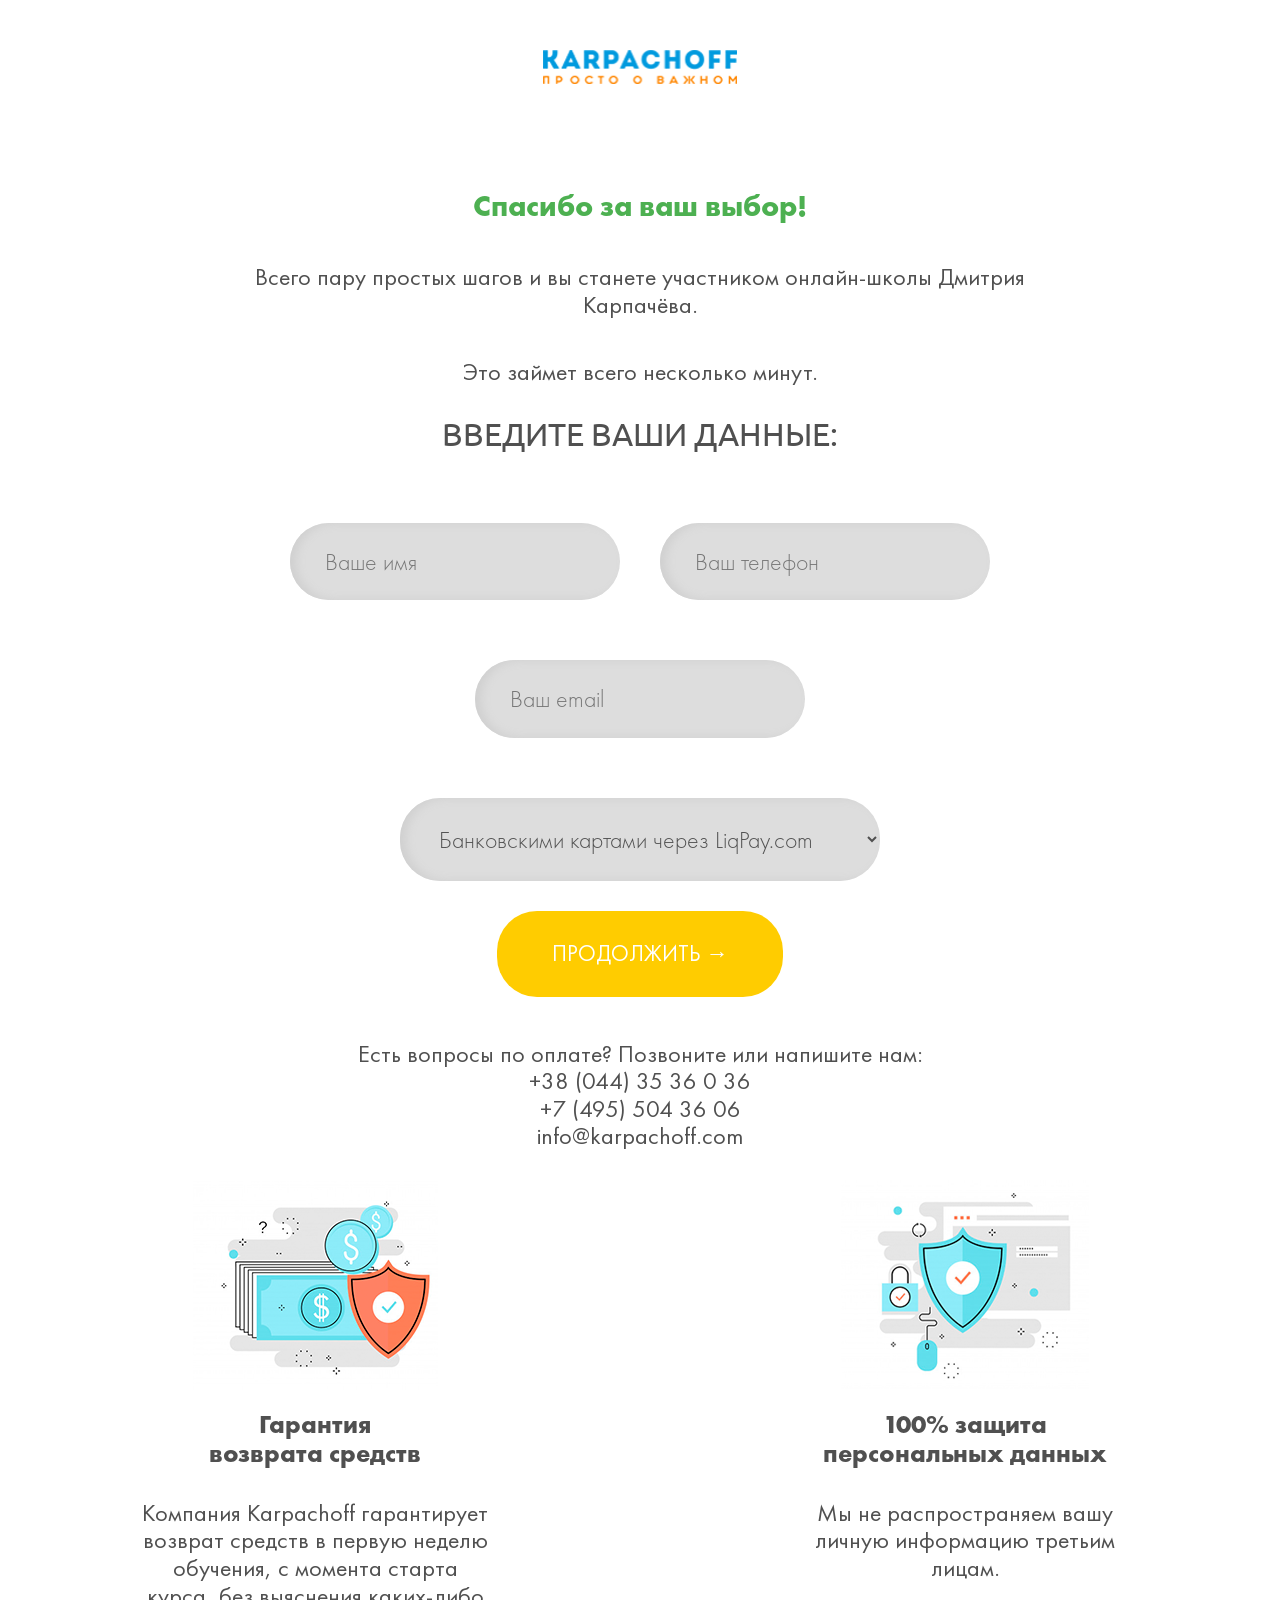
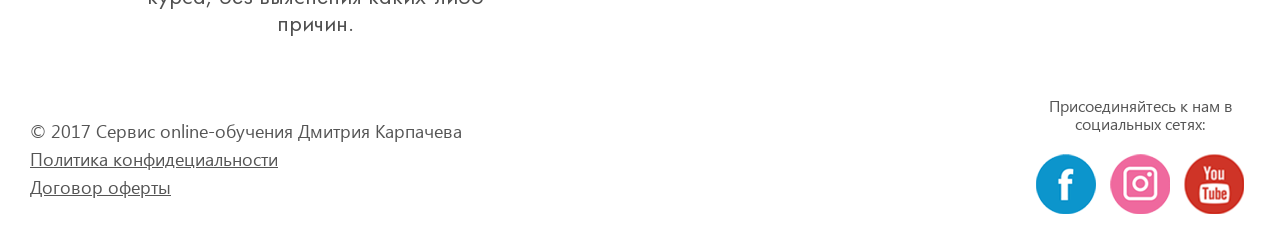
==== pay/index.html @ 35d90c88 "1" ====
<!DOCTYPE html>
<html lang="ru">
<head>

<!-- Google Tag Manager -->
<script>(function(w,d,s,l,i){w[l]=w[l]||[];w[l].push({'gtm.start':
new Date().getTime(),event:'gtm.js'});var f=d.getElementsByTagName(s)[0],
j=d.createElement(s),dl=l!='dataLayer'?'&l='+l:'';j.async=true;j.src=
'https://www.googletagmanager.com/gtm.js?id='+i+dl;f.parentNode.insertBefore(j,f);
})(window,document,'script','dataLayer','GTM-W56655B');</script>
<!-- End Google Tag Manager -->
  <meta charset="utf-8">
  <meta http-equiv="X-UA-Compatible" content="IE=edge">
  <meta name="viewport" content="width=device-width, initial-scale=1">
  
  <title>Next level</title>
  <link rel="icon" type="image/png" href="http://karpachoff.com/wp-content/themes/karpachoff_unify/images/favicon16.png">
  <link href="css/normalize.css" rel="stylesheet">
  <link rel="stylesheet" href="fonts/font.css">
  <link href="css/main.css" rel="stylesheet">
</head>
<body>

<!-- Google Tag Manager (noscript) -->
<noscript><iframe src="https://www.googletagmanager.com/ns.html?id=GTM-W56655B"
height="0" width="0" style="display:none;visibility:hidden"></iframe></noscript>
<!-- End Google Tag Manager (noscript) -->

<main class="main">
  <div class="main__logo">
    <img src="./img/logo.png" alt="">
  </div>
  
  <div class="main__text">
    <span>
      Спасибо за ваш выбор!
    </span>
    <span>
      Всего пару простых шагов и вы станете участником онлайн-школы Дмитрия Карпачёва.
    </span>
    <span>
      Это займет всего несколько минут.
    </span>
  </div>
  <div class="form__text">
      ВВЕДИТЕ ВАШИ ДАННЫЕ:
  </div>

  <form id="form" name="order_form_345166" action="http://karpachoff.e-autopay.com/checkout/save_order_data.php" target="_parent" class="form" method="post">
        <div class="form__wrap">
          <input name="name" type="text" class="input" placeholder="Ваше имя" required>
          <input name="phone" type="tel" class="input" placeholder="Ваш телефон" required>
          <input  name="email"  type="email" class="input" placeholder="Ваш email" required>
        </div>
        <input type="hidden" name="order_page_referer" id="order_page_referer" value="">
          <input type="hidden" name="form_charset" id="form_charset" value="">
        <input type="hidden" name="tovar_id" value="345166">
        <div class="select__wrap">
          <select name="pay_mode" class="form-control">
              <option value="14">Банковскими картами через LiqPay.com</option>
              <option value="24">Oplata.com</option>
              <option value="13">INTERKASSA</option>
              
          </select>
        </div>
       <button class="button" type="submit" >
         ПРОДОЛЖИТЬ →
       </button>
 </form>
      <div class="main__contacts">
        <span>
          Есть вопросы по оплате? Позвоните или напишите нам: 
        </span>
        <a href="tel:+38 (044) 35 36 0 36" class="header__email">+38 (044) 35 36 0 36</a>
        <a href="tel:+7 (495) 504 36 06" class="header__email">+7 (495) 504 36 06</a>
        <a href="mailto:info@karpachoff.com" class="header__email">info@karpachoff.com</a>
      </div>
      <ul class="main__list">
        <li class="main__item">
          <div class="main__item__title">
            Гарантия <br>
            возврата средств
          </div>
          <div class="main__item__text">
            Компания Karpachoff гарантирует 
            возврат средств в первую неделю 
            обучения, с момента старта курса, 
            без выяснения  каких-либо причин.
          </div>
        </li>
        <li class="main__item">
          <div class="main__item__title">
            100% защита <br>
            персональных данных
          </div>
          <div class="main__item__text">
            Мы не распространяем вашу 
            личную информацию третьим лицам.
          </div>
        </li>
      </ul>
</main> 

<footer class="footer">
  <div class="footer__wrapper">
    <div class="footer__logo__wrap">
      © 2017 Сервис online-обучения Дмитрия Карпачева
      <a href="http://karpachoff.com/privacy-policy/" class="footer__privacy" target="_blank">
        Политика конфидециальности
      </a>
      <a href="http://karpachoff.com/oferta" class="footer__privacy" target="_blank">Договор оферты</a>
    </div>
    <div class="footer__contacts">
      Присоединяйтесь к нам 
      в социальных сетях:
      <div class="footer__socials">
        <a href="https://www.facebook.com/d.karpachoff/?fref=ts" class="facebook" target="_blank"></a>
        <a href="http://instagram.com/karpachoff" class="instagram" target="_blank"></a>
        <a href="https://www.youtube.com/channel/UCl31ksF_2WsQF2DWTjqbOrA" class="youtube" target="_blank"></a>
      </div>
    </div>
  </div>
</footer>
<div id="oferta-modal" class="modal fade">
            <div class="modal-dialog modal-lg">
                <div class="modal-content">
                    <div class="modal-header">
                        <button type="button" class="close" data-dismiss="modal">×</button>
                        <h4 class="modal-title text-center text-uppercase">
                            Публичный договор (оферта) на оказание информационных услуг
                        </h4>
                    </div>
                    <div class="modal-body">
                        <h4>1. ОБЩИЕ ПОЛОЖЕНИЯ</h4>
                        <p>
                            1.1. Настоящий Публичный договор (далее – Оферта, договор) представляет собой официальное
                            предложение «Исполнителя» на сайте https://karpachoff.com, по оказанию Информационных услуг
                            с помощью программного обеспечения сайта: https://karpachoff.com / (далее — Сайт)
                            юридическим и/или дееспособным физическим лицам (далее – Заказчик) на перечисленных ниже
                            условиях путем предоставления информации через онлайн вебинар – специальной формы передачи
                            информации, направленной на приобретение Заказчиком дополнительных знаний, умений и навыков
                            в определенной сфере деятельности в результате использования Заказчиком особых мероприятий,
                            определяемых им по своему усмотрению, либо отчуждение в пользу Заказчика тренинга в записи –
                            за установленную плату.
                        </p>
                        <p>
                            1.2. Принятие (акцепт) данной Оферты означает полное и безоговорочное принятие Заказчиком
                            всех условий без каких-либо исключений и/или ограничений и приравнивается в соответствии с
                            ч. 2 ст. 642 Гражданского кодекса Украины (далее ГК Украины) к заключению сторонами
                            двухстороннего письменного договора на условиях, которые изложены ниже в этой Оферте.
                        </p>
                        <p>
                            1.3. Данный Публичный договор на оказание Информационных услуг (Оферта) считается
                            заключенным (акцептированным) с момента заполнения Заказчиком учетной записи на Сайте
                            Исполнителя и поступления денежных средств Заказчика на расчетный счет Исполнителя.
                        </p>
                        <p>
                            1.4. Исполнитель и Заказчик предоставляют взаимные гарантии своей право- и дееспособности
                            необходимые для заключения и исполнения настоящего Договора на оказание Информационных услуг.
                        </p>
                        <h4>2. ОПРЕДЕЛЕНИЯ И ТЕРМИНЫ</h4>
                        <p>
                            2.1 В целях настоящей Оферты нижеприведенные термины используются в следующем значении:
                            Оферта – настоящий публичный договор на оказание информационных услуг. Сайт – интернет-сайт:
                            https://karpachoff.com / используемый Исполнителем на правах собственности. Информационные
                            услуги – любые услуги Исполнителя, виды и стоимость которых определена на Сайте, по
                            предоставлению ограниченного доступа Заказчика к Сайту в соответствии с условиями Оферты
                            для участия в тематических тренингах в формате вебинаров, сопутствующих им семинарах в
                            формате вебинаров, а также информационных услуг Исполнителя по предоставлению за плату
                            мультимедийных курсов-тренингов (тренинги в записи), и сопутствующих информационных услуг
                            Исполнителя в форме консультаций, посредством использования бесплатного программного
                            обеспечения с закрытым кодом, обеспечивающим шифрованную голосовую связь и видеосвязь через
                            Интернет между компьютерами (VoIP), используя технологии пиринговых сетей (SKYPE-консультации),
                            либо консультационных услуг в иной форме. Форма и необходимость предоставления сопутствующих
                            информационных услуг определяются Исполнителем самостоятельно.
                            Акцепт Оферты — полное и безоговорочное принятие Оферты путем осуществления действий по 100%
                            предварительной оплате Информационной услуги.
                            Исполнитель – сайт https://karpachoff.com / в лице СПД Карпачев Дмитрий или другого субъекта
                            хозяйствования, имеющего право предоставить Информационные услуги Заказчику на условиях
                            настоящей Оферты. Заказчик — лицо, осуществившее Акцепт Оферты на изложенных в ней условиях.
                            Договор на оказание информационных услуг (далее – Договор) – договор между Заказчиком и
                            Исполнителем на предоставление Информационных услуг, который заключается посредством Акцепта
                            настоящей Оферты.
                        </p>
                        <h4>3. ПРЕДМЕТ ОФЕРТЫ</h4>
                        <p>
                            3.1. Предметом настоящей Оферты является возмездное оказание Заказчику Информационных услуг
                            силами Исполнителя в соответствии с условиями настоящей Оферты путем предоставления
                            Информационных услуг в интерактивном (онлайн) формате за вознаграждение, выплачиваемое
                            Заказчиком Исполнителю, либо предоставление Заказчику видеозаписи вебинара за плату.
                        </p>
                        <p>
                            3.2. Стоимость каждого вида Информационной услуги устанавливается на Сайте Исполнителя.
                            Данный договор на оказание Информационных услуг считается заключенным с момента поступления
                            денежных средств на расчетный счет Исполнителя.
                        </p>
                        <p>
                            3.3. Платежи по настоящему договору осуществляется одним из способов предлагаемых Заказчику,
                            в том числе при нажатии кнопки «Оплатить», которые включают в себя:
                        </p>
                        <ul>
                            <li>оплата электронными денежными средствами;</li>
                            <li>оплата через платежные терминалы либо интернет-банкинг;</li>
                            <li>оплата на расчетный счет Исполнителя через банк или банк-эквайр;</li>
                            <li>оплата через специально уполномоченных агентов (физических или юридических лиц)</li>
                            <li>иными способами по предварительному согласованию с Исполнителем.</li>
                        </ul>
                        <h4>4. УСЛОВИЯ ОКАЗАНИЯ ИНФОРМАЦИОННОЙ УСЛУГИ</h4>
                        <p>
                            4.1. Исполнитель предоставляет ограниченный доступ Заказчику к Информационной услуге,
                            размещенной на Сайте, передает запись вебинара.
                            или предоставляет доступ в закрытую зону сайта, путем передачи паролей доступа), при условии
                            100 % предоплаты этой услуги.
                        </p>
                        <p>
                            4.2. Виды и способы оплаты каждого вида Информационной услуги указываются на Сайте.
                        </p>
                        <p>
                            4.3. При желании, Заказчик может воспользоваться услугой Рассрочка оплаты Информационных
                            услуг. Дополнительная информация о данной услуге указана на страницах Сайта. В таком случае
                            принятие Оферты Заказчиком происходит с момента оплаты им первого платежа.
                        </p>
                        <p>
                            4.4. Участие в вебинаре подтверждается заполнением Заказчиком соответствующей заявки на
                            участие и внесением оплаты одним из способов, указанных на Сайте. Ссылки на участие в
                            вебинаре предоставляются Заказчику путем их направления на адрес электронной почты Заказчика,
                            указанной им при заполнении заявки на получение Информационных услуг путем участия в онлайн
                            вебинаре.
                        </p>
                        <p>
                            4.5. В случае, если в течение 2 рабочих дней Заказчик по той или иной причине не получил
                            доступа к Информационной услуге, ему необходимо обратиться в службу поддержки Исполнителя
                            по адресу: https://karpachoff.com
                        </p>
                        <p>
                            4.6. Исполнитель обязуется предоставить Заказчику Информационную услугу путем организации и
                            проведения вебинара в срок, указанный на Сайте, или путем предоставления Заказчику доступа
                            к закрытой зоне Сайта в течение 2 рабочих дней с момента поступления денежных средств на
                            счет Исполнителя.
                        </p>
                        <p>
                            4.7. Настоящая Оферта имеет силу акта об оказании услуг. Принятие услуги производится без
                            подписания соответствующего акта.
                        </p>
                        <p>
                            4.8. Исполнитель оставляет за собой право аннулировать участие Заказчика в вебинаре без
                            возвращения внесенной платы, в случае нарушения им правил поведения во время вебинара.
                            Указанными нарушениями являются: разжигание межнациональных конфликтов, оскорбление
                            участников тренинга, ведущего, отклонение от темы тренинга, реклама, нецензурные
                            высказывания и т.п.
                        </p>
                        <p>
                            4.9. Исполнитель оставляет за собой право аннулировать участие Заказчика в вебинаре в случае
                            установления факта передачи им реквизитов для участия в вебинаре третьим лицам,
                            распространения Заказчиком информации и материалов, полученных им в связи с участием в
                            вебинаре, третьим лицам за плату или безоплатно. Использование Заказчиком информации и
                            материалов, полученных в результате получения Информационных услуг, допускается только в
                            личных целях и для личного использования Заказчика.
                        </p>
                        <p>
                            4.10. После окончания обучения повторно ссылки доступа к урокам не предоставляются.
                        </p>
                        <h4>5. РЕГИСТРАЦИЯ ЗАКАЗЧИКА НА САЙТЕ</h4>
                        <p>
                            5.1. Предоставление Заказчику Информационной услуги возможно при условии создания им на
                            Сайте соответствующей учетной записи.
                        </p>
                        <p>
                            5.2. Заказчик несет ответственность за конфиденциальность пароля. При установлении
                            Заказчиком фактов несанкционированного доступа к своей учетной записи, он обязуется в
                            кратчайшие сроки уведомить об этом обстоятельстве службу поддержки Исполнителя по адресу:
                            info@karpachoff.com
                        </p>
                        <h4>6. ПРАВА И ОБЯЗАННОСТИ ИСПОЛНИТЕЛЯ</h4>
                        <p>
                            6.1. Исполнитель обязуется предоставлять Заказчику круглосуточный доступ к Сайту с
                            использованием учетной записи Заказчика.
                        </p>
                        <p>
                            6.2. Исполнитель в процессе оказания Информационной услуги в виде онлайн вебинара берет на
                            себя обязанности по техническому сопровождению трансляции онлайн-вебинара.
                        </p>
                        <p>
                            6.3. Исполнитель несет ответственность за хранение и обработку персональных данных Заказчика,
                            обеспечивает конфиденциальность этих данных в процессе их обработки и использует их
                            исключительно для качественного оказания Информационной услуги Заказчику.
                        </p>
                        <p>
                            6.4. Исполнитель гарантирует предоставление Заказчику полной и достоверной информации об
                            оказываемой услуге по его требованию.
                        </p>
                        <p>
                            6.5. Исполнитель оставляет за собой право в любой момент изменять дату проведения вебинара.
                            оставляет за собой право в любой момент изменять  количество информации (занятий) в курсе
                            вебинара, предварительно уведомив Заказчика не позднее трех календарных дней с момента
                            принятия такого решения, путем направления сообщения на электронную почту Заказчика.
                        </p>
                        <p>
                            6.6. Исполнитель вправе изменять длительность вебинара и/или условия настоящей Оферты в
                            одностороннем порядке без предварительного уведомления Заказчика, публикуя указанные
                            изменения на Сайте, не позднее 5 календарных дней со дня их внесения (принятия).
                        </p>
                        <p>
                            6.7. Исполнитель вправе продлить сроки проведения вебинара.
                        </p>
                        <p>
                            6.8. Исполнитель вправе заблокировать учетную запись Заказчика в случае нарушения им правил
                            вебинара, указанных в п. 4.8. данной Оферты без возвращения внесенной платы.
                        </p>
                        <h4>7. ПРАВА И ОБЯЗАННОСТИ ЗАКАЗЧИКА</h4>
                        <p>
                            7.1. Заказчик обязан предоставлять достоверную информацию о себе в процессе создания учетной
                            записи (регистрации) на Сайте. Заказчик несет ответственность за достоверность такой
                            информации.
                        </p>
                        <p>
                            7.2. Заказчик обязуется не воспроизводить, не повторять, не копировать, не продавать, а
                            также не использовать в каких бы то ни было целях информацию и материалы, ставшие ему
                            доступными в связи с оказанием Информационной услуги, за исключением их личного использования.
                        </p>
                        <p>
                            7.3. Заказчик обязан поддерживать в исправном техническом состоянии оборудование и каналы
                            связи, обеспечивающие ему доступ к Сайту, входить на Сайт под своим аккаунтом одновременно
                            только с одного персонального компьютера. Исполнитель не несет ответственности за
                            непредоставление (некачественное предоставление) Информационной услуги по причинам, не
                            зависящим от Исполнителя (в т.ч. по причине неисполнения п. 7.1 данной Оферты).
                        </p>
                        <p>
                            7.4. Заказчик пользуется всеми правами потребителя в соответствии с действующим
                            законодательством Украины, регулирующим отношения по возмездному оказанию услуг.
                        </p>
                        <p>
                            7.5. Заказчик в случае оказания ему услуги ненадлежащего качества вправе воспользоваться
                            правами, предусмотренными ст. 8 Закона Украины «О защите прав потребителей», исключительно
                            в случаях, когда нарушение его прав произошло по вине Исполнителя и при доказанности
                            указанного обстоятельства.
                        </p>
                        <p>
                            7.6. Все претензии по качеству оказываемой Информационной услуги должны направляться
                            Заказчиком в адрес Исполнителя посредством подачи заявки на сайте https://karpachoff.com/
                            Срок рассмотрения претензии(ий) Заказчика Исполнителем составляет 30 (тридцать) дней (в том
                            числе претензий, содержащих требование о возврате денежных средств) с момента поступления
                            претензии в адрес Исполнителя, по истечении которого Исполнителем принимается одно из
                            следующих решений: 1) о несогласии с претензией и об отказе в возврате денежных средств,
                            либо 2) о согласии с претензией и об удовлетворении требования о возврате денежных средств.
                        </p>
                        <p>
                            7.7. В случае принятия решения Исполнителем о возврате денежных средств, Денежные средства
                            возвращаются Заказчику путем их: зачисления на счет Заказчика, кредитную карту, личный счет,
                            или другие реквизиты согласованные сторонами. Все возвраты денежных средств осуществляются
                            при условии направления Заказчиком в адрес Исполнителя заявления по форме, которое будет
                            выслано Заказчику письмом по электронной почте. Сторонами безоговорочно принимается, что
                            окончательное решение о способе возврата денежных средств остается в каждом конкретном
                            случае на усмотрение Исполнителя. В случае возврата денежных средств на счет Заказчика в
                            банке или на счет Заказчика в платежной системе, заполненное заявление на возврат денежных
                            средств с подписью Заказчика по форме в сканированном электронном виде высылается по
                            электронной почте Исполнителю (допускаются следующие форматы файла: gif, jpeg, pdf).
                            Заявление на возврат Денежных средств должно содержать в обязательном порядке сведения о
                            счете Заказчика, коммерческой организации (банке), где хранится счет, ее адресе. В случае
                            отсутствия в заявлении необходимых сведений, требуемых для осуществления возврата денежных
                            средств Исполнитель не гарантирует сроков, указанных в п. 7.8.
                        </p>
                        <p>
                            7.8. Денежные средства зачисляются на счет в банке, указанный Заказчиком, на протяжении 30-ти
                            календарных дней с момента, когда Исполнитель получил подписанное и сканированное заявления
                            Заказчика по форме. Финансовый документ, подтверждающий внесение денежных средств Исполнителем
                            на счет Заказчика, является доказательством исполнения Исполнителем обязанности по возврату
                            денежных средств Заказчику, что безоговорочно принимается сторонами.
                        </p>
                        <h4>8. ОТВЕТСТВЕННОСТЬ СТОРОН</h4>
                        <p>
                            8.1 Исполнитель и Заказчик, принимая во внимания характер оказываемой услуги, обязуются в
                            случае возникновения споров и разногласий, связанных с оказанием Информационной услуги,
                            применять досудебный порядок урегулирования спора. В случае невозможности урегулирования
                            спора в досудебном порядке, стороны вправе обратиться в Украинский суд.
                        </p>
                        <p>
                            8.2 За неисполнение либо ненадлежащее исполнение обязательств по настоящей Оферте, стороны
                            несут ответственность в соответствии с законодательством Украины.
                        </p>
                        <h4>9. ГАРАНТИИ КАЧЕСТВА ИНФОРМАЦИОННОЙ УСЛУГИ</h4>
                        <p>
                            9.1. Заказчик, принимая условия настоящей Оферты, принимает на себя также риск неполучения
                            прибыли и риск возможных убытков, связанных с использованием знаний, умений и навыков,
                            полученных Заказчиком в ходе оказания Информационной услуги.
                        </p>
                        <p>
                            9.2. Гарантируя успешность применения полученных знаний, умений и навыков, а также получение
                            Заказчиком Информационной услуги, Исполнитель не несет ответственности за получения
                            результата ниже ожиданий Заказчика, а также за прямые и косвенные убытки,ущербы Заказчика,
                            поскольку успешность использования Заказчиком полученных знаний, умений и навыков зависит
                            от многих известных и неизвестных Исполнителю факторов: целеустремленности, трудолюбия,
                            упорства, уровня интеллектуального развития, творческих способностей Заказчика, других его
                            индивидуальных качеств и персональных характеристик, что принимается обеими сторонами.
                        </p>
                        <p>
                            9.3. Исполнитель в ходе оказания Информационной услуги вправе требовать у Заказчика
                            выполнения «домашних заданий» — определенных действий Заказчика, планируемых и поручаемых
                            Исполнителем, позволяющих Исполнителю проверять и убеждаться в усвоении Заказчиком
                            информации, полученной в ходе проведения онлайн-вебинара, приобретении им опыта решения
                            конкретных задач в рамках темы вебинара, оценки уровня способностей Заказчика, а также для
                            иных целей Исполнителя. «Домашние задания» направляются Заказчику посредством электронной
                            связи: на электронную почту либо иным способом, оговариваемым отдельно в каждом случае.
                        </p>
                        <p>
                            9.4. Неисполнение либо ненадлежащее исполнение Заказчиком «домашних заданий» является для
                            Исполнителя основанием для отказа в возврате денежных средств, оплаченных Заказчиком
                            Исполнителю, чем бы ни обосновывалось требование Заказчика, что безоговорочно принимается
                            сторонами.
                        </p>
                        <p>
                            9.5. Прием к рассмотрению претензий Заказчика с требованием о возврате денежных средств
                            прекращается по истечении 10 (десяти) календарных дней с момента начала вебинара (то есть
                            получения паролей доступа к закрытой зоне сайта, где находятся записи тренинга), что
                            безоговорочно принимается сторонами. Для некоторых курсов и тренингов данный срок может быть
                            сокращен Исполнителем до 7 (семи) календарных дней, о чем Исполнитель обязан явно известить
                            Заказчика перед приобретением им данного тренинга или курса. Иной способ продления
                            гарантированного срока возврата средств невозможен и противоречит настоящей Оферте.
                        </p>
                        <p>
                            9.6. Условия гарантийных сроков по предоставлению Информационных услуг указаны на сайте
                            https://karpachoff.com
                        </p>
                        <p>
                            9.7. Условия гарантийных сроков по предоставлению Информационных услуг утрачивают силу при
                            переводе с одного курса обучения на другой.
                        </p>
                        <p>
                            9.8. Претензии с требованием о возврате денежных средств, внесенных в качестве оплаты за
                            вебинар в записи, за исключением производственного брака и иных механических повреждений,
                            возникших не по вине Заказчика и до передачи ему цифрового оптического носителя с записью
                            вебинара, Исполнителем не рассматриваются.
                        </p>
                        <p>
                            9.9. Претензии с требованием о возврате денежных средств должны быть направлены Исполнителю
                            не позднее, чем за сутки до истечения гарантийного срока. Иные претензии с требованием о
                            возврате денежных средств Исполнителем рассматриваться не будут.
                        </p>
                        <h4>10. ФОРС-МАЖОР</h4>
                        <p>
                            10.1. Стороны освобождаются от ответственности за частичное или полное неисполнение
                            обязательств по настоящему Договору, если это неисполнение явилось следствием действия
                            обстоятельств непреодолимой силы (форс-мажорных обстоятельств), возникших после заключения
                            настоящего Договора и сделали невозможным исполнение обязательств в соответствии с условиями
                            настоящего Договора. К таким обстоятельствам в частности, но не ограничиваясь, относятся
                            чрезвычайные ситуации техногенного, природного или экологического характера, аварии в
                            системах электроснабжения, разрушение этих систем, вызванные, в частности, землетрясениями,
                            наводнениями, ураганами и т.д., длительная отсутствие электроэнергии и интернета по
                            независящим от сторон причинам, военные действия, мятеж, забастовка, массовые беспорядки,
                            беспорядки и другие противоправные действия, а также состояние здоровья Исполнителя (и\или
                            ведущего вебинара), наводнение, пожар, антитеррористические операции, землетрясение и другие
                            стихийные бедствия, война, военные действия, неконтролируемые, противоправные действия и
                            акты вандализма третьих лиц, революционные действия, общественные беспорядки, акты или
                            действия органов государственного управления, принятия законных или подзаконных актов,
                            которые прямо влияют на возможность выполнения сторонами условий настоящего договора, и
                            любые другие чрезвычайные обстоятельства.
                        </p>
                        <p>
                            10.2. Стороны договорились, что в случае возникновения обстоятельств, предусмотренных п.
                            10.1. Договора, срок исполнения обязательств по настоящему Договору отодвигается на период
                            времени, в течение которого действовали эти обстоятельства и их последствия.
                        </p>
                        <p>
                            10.3. Если форс-мажорные обстоятельства и их последствия продолжают действовать более шести
                            месяцев, стороны в кратчайшие сроки должны провести переговоры с целью выявления приемлемых
                            для обеих Сторон альтернативных способов исполнения условий настоящего Договора и достижения
                            соответствующих письменных договоренностей.
                        </p>
                        <h4>11. ДРУГИЕ ПОЛОЖЕНИЯ</h4>
                        <p>
                            11.1. Заказчик гарантирует, что все условия оферты ему понятны и он принимает их безусловно
                            и в полном объеме, без каких-либо условий, изъятий и оговорок.
                        </p>
                        <p>
                            11.2. В случае, который не урегулирован настоящим Договором, Стороны обязуются
                            руководствоваться нормами, установленными действующим законодательством Украины.
                        </p>
                        <p>
                            11.3. К данному договору применяется законодательство Украины.
                        </p>
                        <p>
                            11.4. Стороны дают друг другу согласие на обработку и хранение персональных данных, которые
                            становятся известными им, связи с заключением настоящего Договора, в пределах, в которых это
                            необходимо в соответствии с требованиями действующего законодательства Украины.
                        </p>
                    </div>
                </div>
            </div>
</div>
<script src="jquery/jquery-2.1.3.min.js"></script>
<script src="js/main.js"></script>
</body>
</html>
---- pay/fonts/font.css ----
/*! Generated by Font Squirrel (https://www.fontsquirrel.com) on June 9, 2017 */

@font-face {
  font-family: 'FuturaPT-Light';
  src: url('FuturaPT-Light.eot?#iefix') format('embedded-opentype'),  url('FuturaPT-Light.otf')  format('opentype'),
         url('FuturaPT-Light.woff') format('woff'), url('FuturaPT-Light.ttf')  format('truetype'), url('FuturaPT-Light.svg#FuturaPT-Light') format('svg');
  font-weight: normal;
  font-style: normal;
}


@font-face {
  font-family: 'FuturaPT-Bold';
  src: url('FuturaPT-Bold.eot?#iefix') format('embedded-opentype'),  url('FuturaPT-Bold.otf')  format('opentype'),
         url('FuturaPT-Bold.woff') format('woff'), url('FuturaPT-Bold.ttf')  format('truetype'), url('FuturaPT-Bold.svg#FuturaPT-Bold') format('svg');
  font-weight: normal;
  font-style: normal;
}


@font-face {
  font-family: 'FuturaPT-Medium';
  src: url('FuturaPT-Medium.eot?#iefix') format('embedded-opentype'),  url('FuturaPT-Medium.otf')  format('opentype'),
         url('FuturaPT-Medium.woff') format('woff'), url('FuturaPT-Medium.ttf')  format('truetype'), url('FuturaPT-Medium.svg#FuturaPT-Medium') format('svg');
  font-weight: normal;
  font-style: normal;
}


@font-face {
    font-family: 'Futura PT Book';
    src: url('FuturaPT-Book.eot');
    src: url('FuturaPT-Book.eot?#iefix') format('embedded-opentype'),
        url('FuturaPT-Book.woff2') format('woff2'),
        url('FuturaPT-Book.woff') format('woff'),
        url('FuturaPT-Book.ttf') format('truetype'),
        url('FuturaPT-Book.svg#FuturaPT-Book') format('svg');
    font-weight: normal;
    font-style: normal;
}

@font-face {
    font-family: 'OpenSans-Semibold';
    src: url('OpenSans-Semibold.woff') format('woff'),
         url('OpenSans-Semibold.eot') format('eot'),
         url('OpenSans-Semibold.svg') format('svg'),
         url('OpenSans-Semibold.ttf') format('ttf');
    font-weight: normal;
    font-style: normal;

}

@font-face {
    font-family: 'OpenSans';
    src: url('OpenSans.woff') format('woff'),
         url('OpenSans.eot') format('eot'),
         url('OpenSans.svg') format('svg'),
         url('OpenSans.ttf') format('ttf');
    font-weight: normal;
    font-style: normal;

}



@font-face {
    font-family: 'OpenSans-Bold';
    src: url('OpenSans-Bold.woff') format('woff'),
         url('OpenSans-Bold.eot') format('eot'),
         url('OpenSans-Bold.svg') format('svg'),
         url('OpenSans-Bold.ttf') format('ttf');
    font-weight: normal;
    font-style: normal;

}


@font-face {
    font-family: 'SegoeUIRegular';
    src: url('SegoeUIRegular.woff') format('woff'),
         url('SegoeUIRegular.eot') format('eot'),
         url('SegoeUIRegular.ttf') format('ttf');
    font-weight: normal;
    font-style: normal;

}

@font-face {
    font-family: 'SegoeUI-Bold';
    src: url('SegoeUI-Bold.woff') format('woff'),
         url('SegoeUI-Bold.eot') format('eot'),
         url('SegoeUI-Bold.ttf') format('ttf');
    font-weight: normal;
    font-style: normal;
}

@font-face {
    font-family: 'SegoeUI-Light';
    src: url('SegoeUI-Light.woff') format('woff'),
         url('SegoeUI-Light.eot') format('eot'),
         url('SegoeUI-Light.ttf') format('ttf');
    font-weight: normal;
    font-style: normal;

}

@font-face {
    font-family: 'SegoeUI-Semibold';
    src: url('SegoeUI-Semibold.woff') format('woff'),
         url('SegoeUI-Semibold.eot') format('eot'),
         url('SegoeUI-Semibold.ttf') format('ttf');
    font-weight: normal;
    font-style: normal;

}


@font-face {
    font-family: 'Ubuntu';
    src: url('Ubuntu.woff') format('woff'),
         url('Ubuntu.eot') format('eot'),
         url('Ubuntu.svg') format('svg'),
         url('Ubuntu.ttf') format('ttf');
    font-weight: normal;
    font-style: normal;

}


@font-face {
    font-family: 'Ubuntu';
    src: url('Ubuntu.woff') format('woff'),
         url('Ubuntu.eot') format('eot'),
         url('Ubuntu.svg') format('svg'),
         url('Ubuntu.ttf') format('ttf');
    font-weight: normal;
    font-style: normal;

}


@font-face {
    font-family: 'Ubuntu-Light';
    src: url('Ubuntu-Light.woff') format('woff'),
         url('Ubuntu-Light.eot') format('eot'),
         url('Ubuntu-Light.svg') format('svg'),
         url('Ubuntu-Light.ttf') format('ttf');
    font-weight: normal;
    font-style: normal;

}


@font-face {
    font-family: 'Ubuntu-Bold';
    src: url('Ubuntu-Bold.woff') format('woff'),
         url('Ubuntu-Bold.eot') format('eot'),
         url('Ubuntu-Bold.svg') format('svg'),
         url('Ubuntu-Bold.ttf') format('ttf');
    font-weight: normal;
    font-style: normal;

}
---- pay/css/main.css ----
*{box-sizing:border-box}body,html{width:100%;height:100%;font-size:16px}.error{transition:all .8s;border:1px solid red!important;box-shadow:inset 0 0 15px 0 red!important}.right{transition:all .8s;border:1px solid green!important;box-shadow:inset 0 0 15px 0 green!important}.main{padding:0 20px}.main__logo{margin:50px auto;max-width:194px}.main__logo img{width:100%}.main__text{margin:30px auto;margin-top:100px;max-width:870px;text-align:center}.main__text span{display:block;margin-top:40px;font-family:"Futura PT Book";font-size:1.5em;color:#505050}.main__text span:nth-child(1){font-family:FuturaPT-Bold;font-size:1.875em;color:#4db051;display:block}.main__title{background-color:#ffe400;color:#505050;font-family:FuturaPT-Bold;font-size:4.375em;max-width:240px;margin:30px auto;text-align:center}.main .form{margin:40px auto;max-width:1030px;position:relative;display:flex;flex-direction:column;align-items:center}.main .form__wrap{display:flex;flex-wrap:wrap;justify-content:center;align-items:center}.main .form__text{text-align:center;text-transform:uppercase;color:#505050;font-family:Ubuntu;font-size:2em}.main .form input,.main .form select{background-color:#ddd;border:4px solid #ccc;max-width:100%;outline:0;margin:30px 20px;padding:25px 35px;font-family:FuturaPT-Light;font-size:1.5em;color:#505050;border:none;border-radius:40px;box-shadow:inset 6px 0 10px 0 #d0d0d0}.main .form select{max-width:480px;width:100%}.main .form .select__wrap{min-width:100%;display:flex;justify-content:center}.main .form .button{background-color:#fc0;color:#fff;padding:30px 55px;border-radius:40px;border:none;font-family:"Futura PT Book";font-size:1.4em;transition:all .6s;cursor:pointer}.main .form .button:hover{transform:scale(1.1)}.main__contacts{display:flex;flex-direction:column;text-align:center;font-family:"Futura PT Book";font-size:1.5em;color:#505050}.main__contacts span{margin-top:3px}.main__contacts a{color:#505050;text-decoration:none}.main__list{padding:0;list-style-type:none;display:flex;flex-wrap:wrap;justify-content:space-between;max-width:1000px;margin:30px auto}.main__item{color:#505050;padding-top:230px;background-image:url(../img/main_i1.png);background-repeat:no-repeat;background-position:center 0;text-align:center;max-width:350px}.main__item:nth-child(2){background-image:url(../img/main_i2.png)}.main__item__title{font-family:FuturaPT-Bold;font-size:1.6em;margin-bottom:30px}.main__item__text{font-family:"Futura PT Book";font-size:1.5em}.footer__wrapper{max-width:1920px;margin:auto;padding:30px;display:flex;justify-content:space-between;align-items:center}.footer__logo__wrap{max-width:450px;font-size:1.125em;font-family:SegoeUIRegular;color:#555}.footer__logo__wrap img{width:100%}.footer .dogovor-oferty,.footer__privacy{display:block;margin-top:7px;font-family:SegoeUIRegular;color:#555}.footer__contacts{font-family:SegoeUIRegular;color:#555;max-width:220px;text-align:center}.footer__email{margin-top:10px}.footer__socials{margin-top:15px}.footer__socials .facebook{background-image:url(../img/facebook.png);width:60px;height:60px;background-repeat:no-repeat;display:inline-block;margin:5px}.footer__socials .instagram{background-image:url(../img/instagram.png);width:60px;height:60px;background-repeat:no-repeat;display:inline-block;margin:5px}.footer__socials .youtube{background-image:url(../img/youtube.png);width:60px;height:60px;background-position:center;display:inline-block;margin:5px}.modal{position:fixed;top:0;right:0;bottom:0;left:0;z-index:1050;display:none;outline:0;text-align:justify;background-color:#eee;max-width:1000px;margin:auto;font-family:SegoeUI-Semibold;padding:20px;overflow:scroll;font-size:1.5em}@media only screen and (max-width:768px){.main__list{flex-direction:column;align-items:center}.main__item{margin:30px 0}.footer__wrapper{display:block}.footer__logo__wrap{margin:30px auto;text-align:center}.footer__contacts{margin:30px auto;text-align:center}}
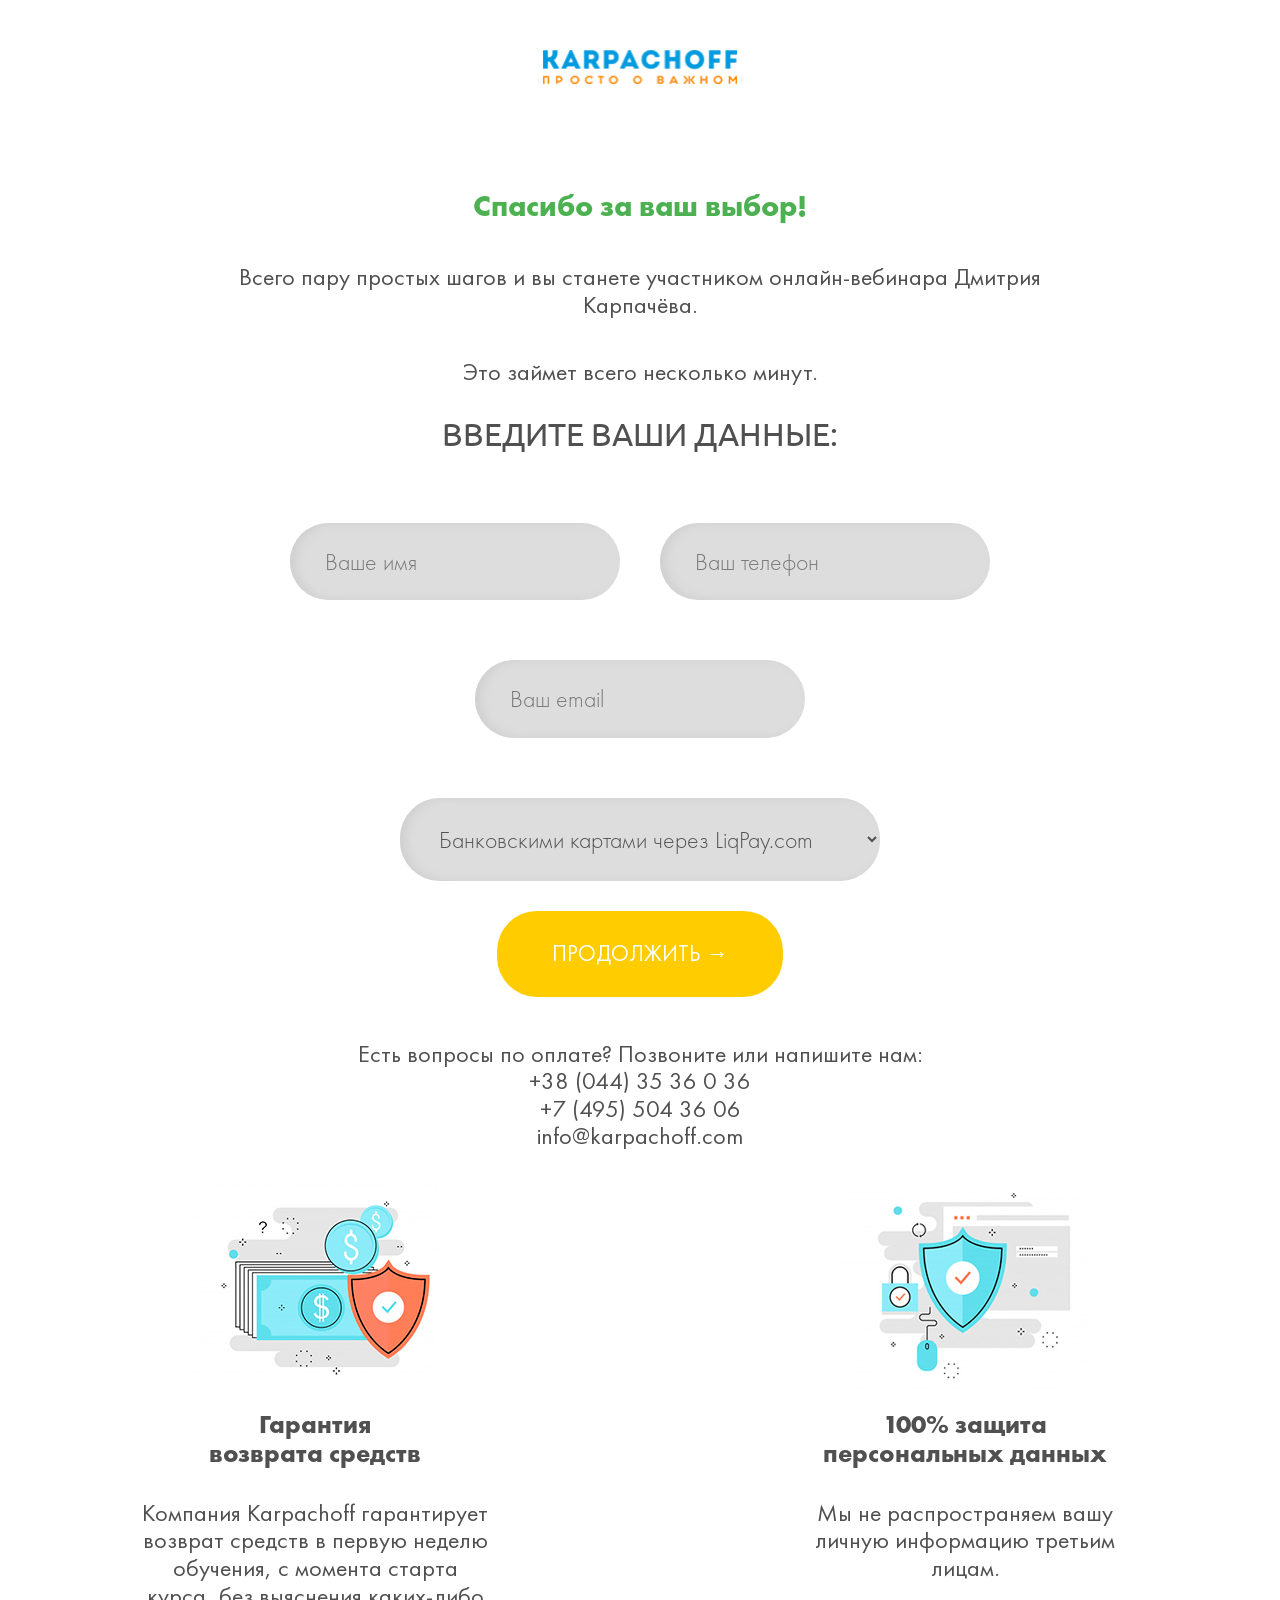
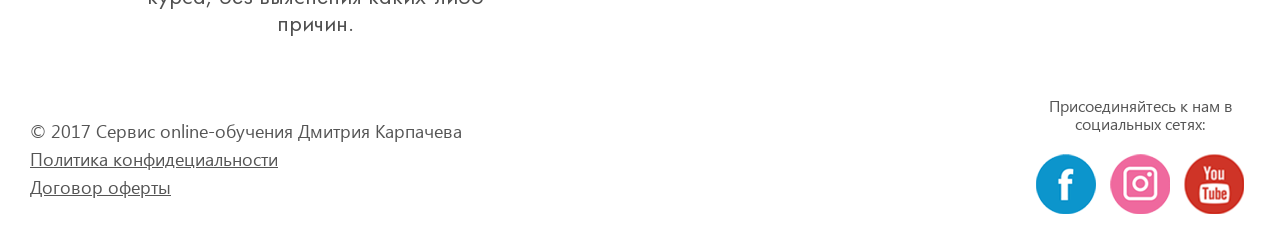
==== commit 4dca1bef: "3" ====
--- a/pay/index.html
+++ b/pay/index.html
@@ -13,7 +13,7 @@
   <meta http-equiv="X-UA-Compatible" content="IE=edge">
   <meta name="viewport" content="width=device-width, initial-scale=1">
   
-  <title>Next level</title>
+  <title>Как воспитать счастливого и здорового ребёнка</title>
   <link rel="icon" type="image/png" href="http://karpachoff.com/wp-content/themes/karpachoff_unify/images/favicon16.png">
   <link href="css/normalize.css" rel="stylesheet">
   <link rel="stylesheet" href="fonts/font.css">
@@ -36,7 +36,7 @@
       Спасибо за ваш выбор!
     </span>
     <span>
-      Всего пару простых шагов и вы станете участником онлайн-школы Дмитрия Карпачёва.
+      Всего пару простых шагов и вы станете участником онлайн-вебинара Дмитрия Карпачёва.
     </span>
     <span>
       Это займет всего несколько минут.
